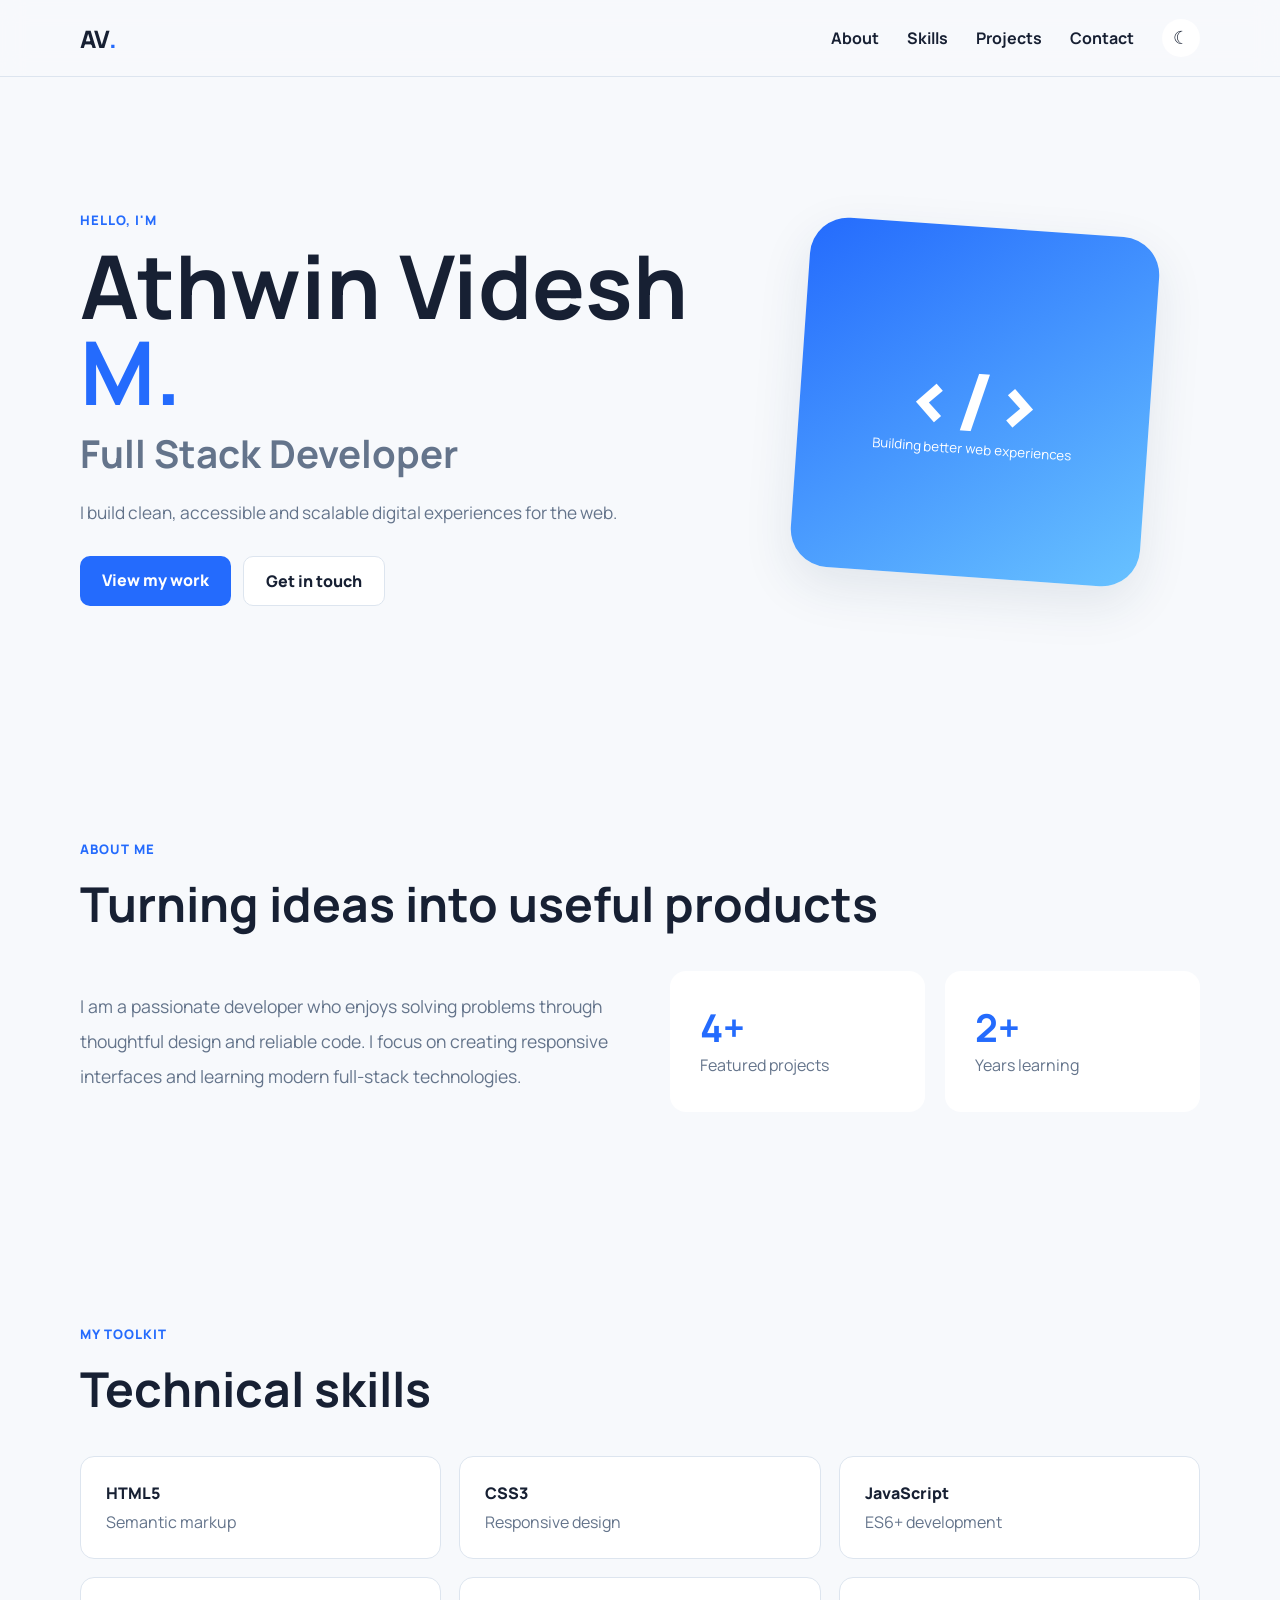
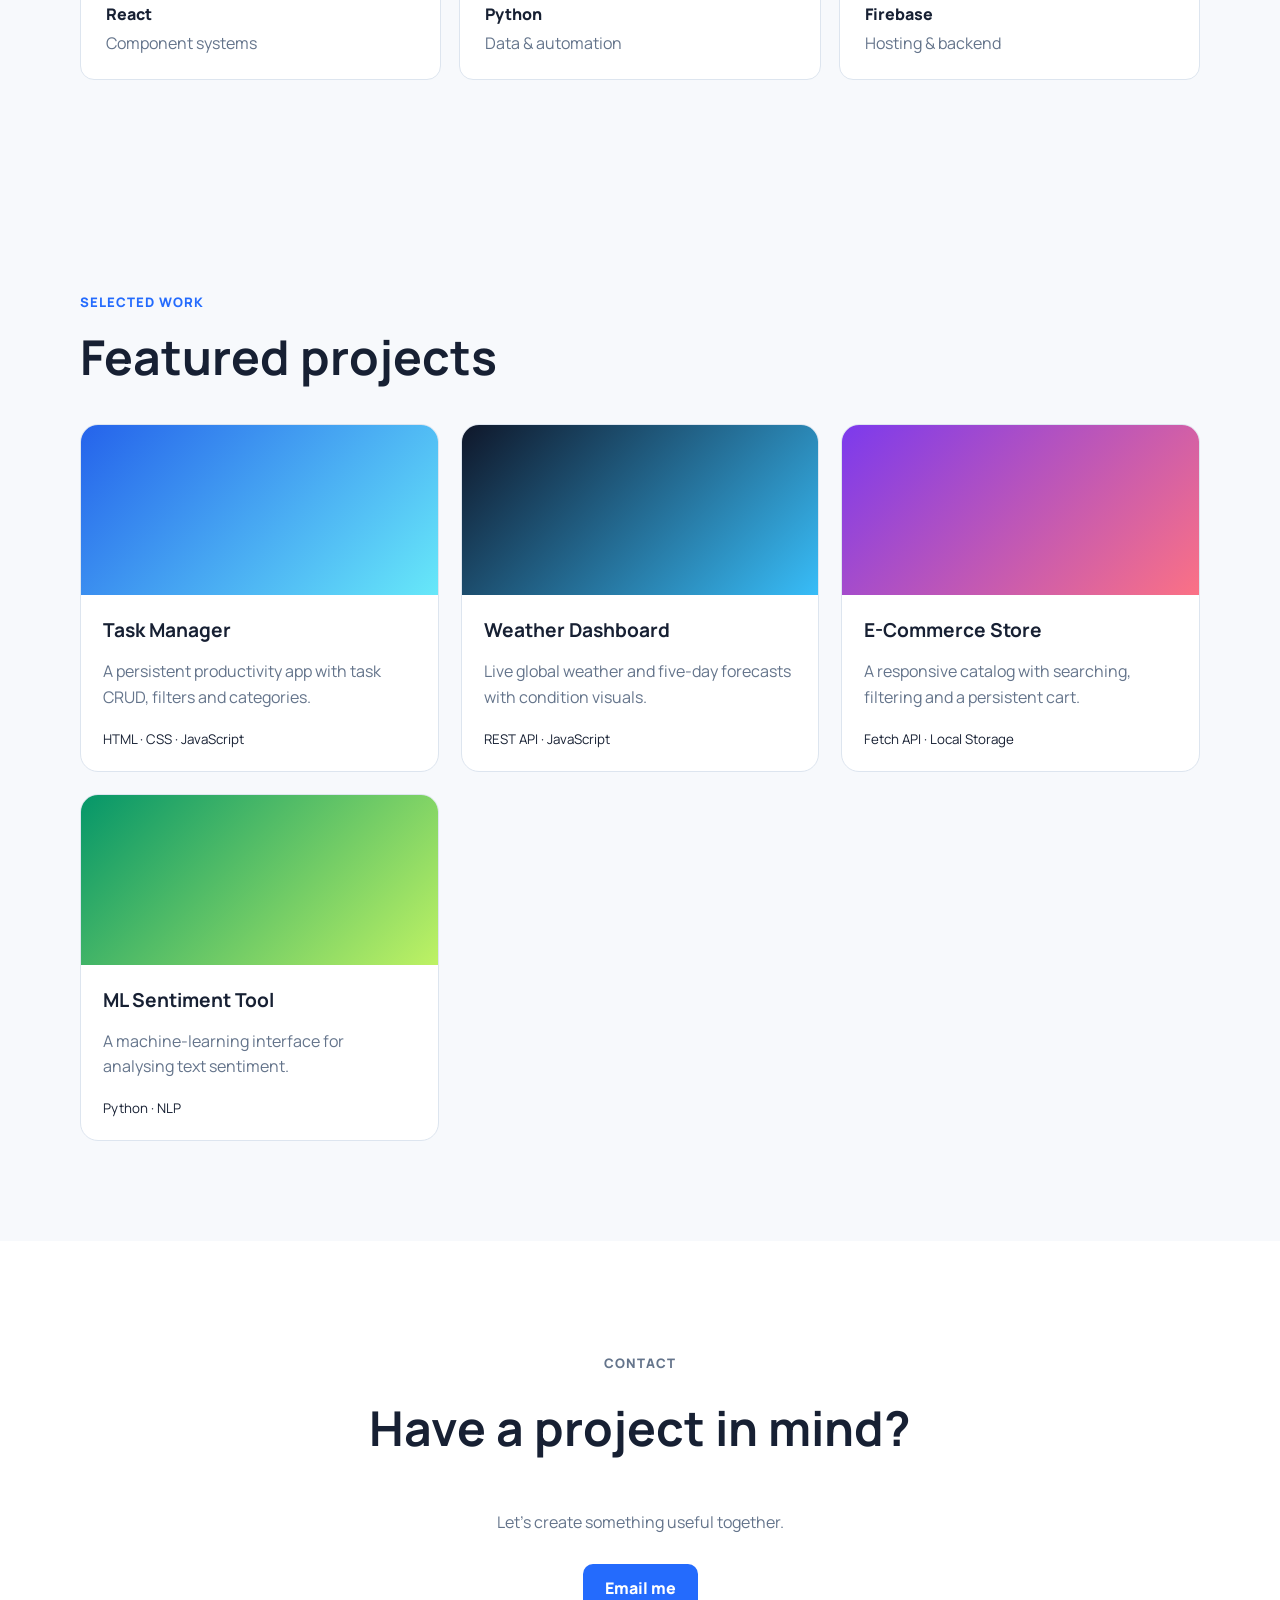
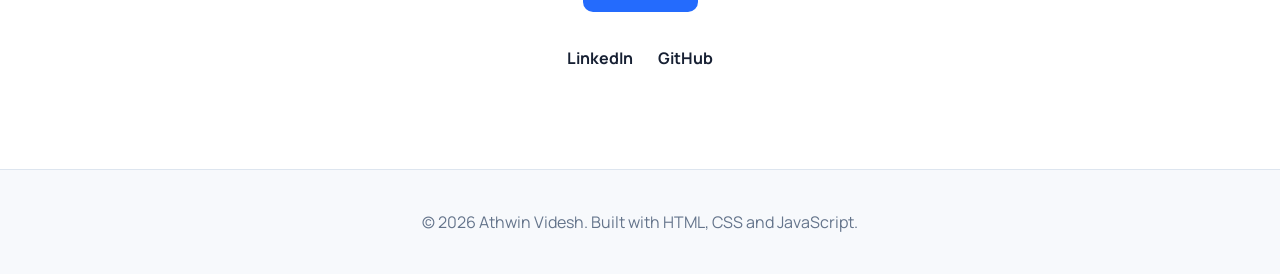
==== task-1-personal-developer-portfolio/index.html @ 9364c9a6 "Add full stack internship tasks 1-4" ====
<!doctype html>
<html lang="en">
<head>
  <meta charset="UTF-8"><meta name="viewport" content="width=device-width,initial-scale=1">
  <meta name="description" content="Developer portfolio and project showcase"><title>Athwin Videsh | Developer Portfolio</title>
  <link rel="stylesheet" href="styles.css">
</head>
<body>
  <header class="nav-wrap"><nav class="nav container" aria-label="Main navigation">
    <a class="brand" href="#home">AV<span>.</span></a>
    <button class="menu-button" aria-label="Toggle menu" aria-expanded="false"><span></span><span></span><span></span></button>
    <div class="nav-links"><a href="#about">About</a><a href="#skills">Skills</a><a href="#projects">Projects</a><a href="#contact">Contact</a><button id="themeToggle" class="theme-toggle" aria-label="Toggle theme">☾</button></div>
  </nav></header>
  <main>
    <section id="home" class="hero container"><div class="hero-copy"><p class="eyebrow">Hello, I'm</p><h1>Athwin Videsh <span>M.</span></h1><h2>Full Stack Developer</h2><p>I build clean, accessible and scalable digital experiences for the web.</p><div class="actions"><a class="button" href="#projects">View my work</a><a class="button secondary" href="#contact">Get in touch</a></div></div><div class="hero-art"><div class="code-card"><span>&lt;/&gt;</span><small>Building better web experiences</small></div></div></section>
    <section id="about" class="section container"><p class="eyebrow">About me</p><h3>Turning ideas into useful products</h3><div class="about-grid"><p>I am a passionate developer who enjoys solving problems through thoughtful design and reliable code. I focus on creating responsive interfaces and learning modern full-stack technologies.</p><div class="stats"><div><strong>4+</strong><span>Featured projects</span></div><div><strong>2+</strong><span>Years learning</span></div></div></div></section>
    <section id="skills" class="section"><div class="container"><p class="eyebrow">My toolkit</p><h3>Technical skills</h3><div class="skills-grid"><article>HTML5<span>Semantic markup</span></article><article>CSS3<span>Responsive design</span></article><article>JavaScript<span>ES6+ development</span></article><article>React<span>Component systems</span></article><article>Python<span>Data & automation</span></article><article>Firebase<span>Hosting & backend</span></article></div></div></section>
    <section id="projects" class="section container"><p class="eyebrow">Selected work</p><h3>Featured projects</h3><div class="project-grid" id="projectGrid"></div></section>
    <section id="contact" class="section contact"><div class="container"><p class="eyebrow">Contact</p><h3>Have a project in mind?</h3><p>Let's create something useful together.</p><a class="button" href="mailto:athwin@example.com">Email me</a><div class="socials"><a href="#">LinkedIn</a><a href="#">GitHub</a></div></div></section>
  </main>
  <footer><p>© 2026 Athwin Videsh. Built with HTML, CSS and JavaScript.</p></footer>
  <dialog id="projectModal"><button class="modal-close" aria-label="Close modal">×</button><div id="modalContent"></div></dialog>
  <script src="script.js"></script>
</body>
</html>
---- task-1-personal-developer-portfolio/styles.css ----
@import url('https://fonts.googleapis.com/css2?family=Manrope:wght@400;600;700;800&display=swap');
:root{--bg:#f7f9fc;--surface:#fff;--text:#172033;--muted:#64748b;--primary:#246bfd;--border:#dde5ef;--shadow:0 18px 50px rgba(25,55,90,.1)}
[data-theme=dark]{--bg:#101827;--surface:#182337;--text:#edf4ff;--muted:#acb7c8;--primary:#63a0ff;--border:#2c3a50;--shadow:0 18px 50px rgba(0,0,0,.25)}
*{box-sizing:border-box}html{scroll-behavior:smooth;scroll-padding-top:85px}body{margin:0;font-family:Manrope,sans-serif;color:var(--text);background:var(--bg);transition:.3s}a{color:inherit;text-decoration:none}.container{width:min(1120px,90%);margin:auto}.nav-wrap{position:sticky;top:0;z-index:20;background:color-mix(in srgb,var(--bg) 88%,transparent);backdrop-filter:blur(12px);border-bottom:1px solid var(--border)}.nav{height:76px;display:flex;align-items:center;justify-content:space-between}.brand{font-size:1.5rem;font-weight:800}.brand span,.hero h1 span{color:var(--primary)}.nav-links{display:flex;align-items:center;gap:28px;font-weight:700}.nav-links a:hover{color:var(--primary)}.theme-toggle{border:0;background:var(--surface);color:var(--text);border-radius:50%;width:38px;height:38px;cursor:pointer;font-size:18px}.menu-button{display:none;border:0;background:none}.menu-button span{display:block;width:24px;height:2px;background:var(--text);margin:5px}
.hero{min-height:650px;display:grid;grid-template-columns:1.15fr .85fr;align-items:center;gap:60px}.eyebrow{color:var(--primary);font-weight:800;text-transform:uppercase;font-size:.82rem;letter-spacing:1px}.hero h1{font-size:clamp(2.7rem,7vw,5.5rem);line-height:.98;margin:12px 0}.hero h2{font-size:clamp(1.5rem,3vw,2.4rem);margin:0;color:var(--muted)}.hero-copy>p:last-of-type{font-size:1.08rem;line-height:1.8;color:var(--muted);max-width:580px}.actions{display:flex;gap:12px;margin-top:28px}.button{display:inline-block;background:var(--primary);color:white;padding:13px 22px;border-radius:10px;font-weight:800}.button.secondary{background:var(--surface);color:var(--text);border:1px solid var(--border)}.hero-art{display:grid;place-items:center}.code-card{width:min(350px,100%);aspect-ratio:1;background:linear-gradient(145deg,var(--primary),#68c2ff);border-radius:38px;display:grid;place-content:center;text-align:center;color:white;transform:rotate(4deg);box-shadow:var(--shadow)}.code-card span{font-size:5rem;font-weight:800}.code-card small{margin-top:-15px}
.section{padding:100px 0}.section h3{font-size:clamp(2rem,4vw,3rem);margin:10px 0 35px}.about-grid{display:grid;grid-template-columns:1fr 1fr;gap:60px}.about-grid>p{line-height:2;color:var(--muted);font-size:1.1rem}.stats{display:flex;gap:20px}.stats div{flex:1;background:var(--surface);padding:30px;border-radius:16px}.stats strong{display:block;color:var(--primary);font-size:2.4rem}.stats span{color:var(--muted)}.skills-grid{display:grid;grid-template-columns:repeat(3,1fr);gap:18px}.skills-grid article{background:var(--surface);padding:25px;border-radius:14px;border:1px solid var(--border);font-weight:800}.skills-grid span{display:block;color:var(--muted);font-weight:400;margin-top:7px}.project-grid{display:grid;grid-template-columns:repeat(3,1fr);gap:22px}.project-card{background:var(--surface);border:1px solid var(--border);border-radius:18px;overflow:hidden;cursor:pointer;transition:.25s}.project-card:hover{transform:translateY(-7px);box-shadow:var(--shadow)}.project-image{height:170px;background:var(--card-gradient)}.project-info{padding:22px}.project-info h4{font-size:1.2rem;margin:0 0 8px}.project-info p{color:var(--muted);line-height:1.6}.contact{text-align:center;background:var(--surface)}.contact>div{display:flex;flex-direction:column;align-items:center}.contact p{color:var(--muted)}.contact .button{margin-top:15px}.socials{display:flex;gap:25px;margin-top:35px;font-weight:700}footer{text-align:center;padding:25px;color:var(--muted);border-top:1px solid var(--border)}dialog{border:0;border-radius:18px;background:var(--surface);color:var(--text);width:min(560px,90%);padding:35px;box-shadow:var(--shadow)}dialog::backdrop{background:rgba(5,15,30,.65)}.modal-close{float:right;border:0;background:var(--bg);color:var(--text);font-size:1.6rem;border-radius:50%;width:38px;height:38px;cursor:pointer}
@media(max-width:760px){.menu-button{display:block}.nav-links{position:absolute;top:76px;left:5%;right:5%;padding:22px;background:var(--surface);box-shadow:var(--shadow);border-radius:12px;display:none;flex-direction:column}.nav-links.open{display:flex}.hero{grid-template-columns:1fr;padding:70px 0}.hero-art{order:-1}.code-card{width:260px}.about-grid,.project-grid,.skills-grid{grid-template-columns:1fr}.stats{flex-direction:column}.section{padding:70px 0}}
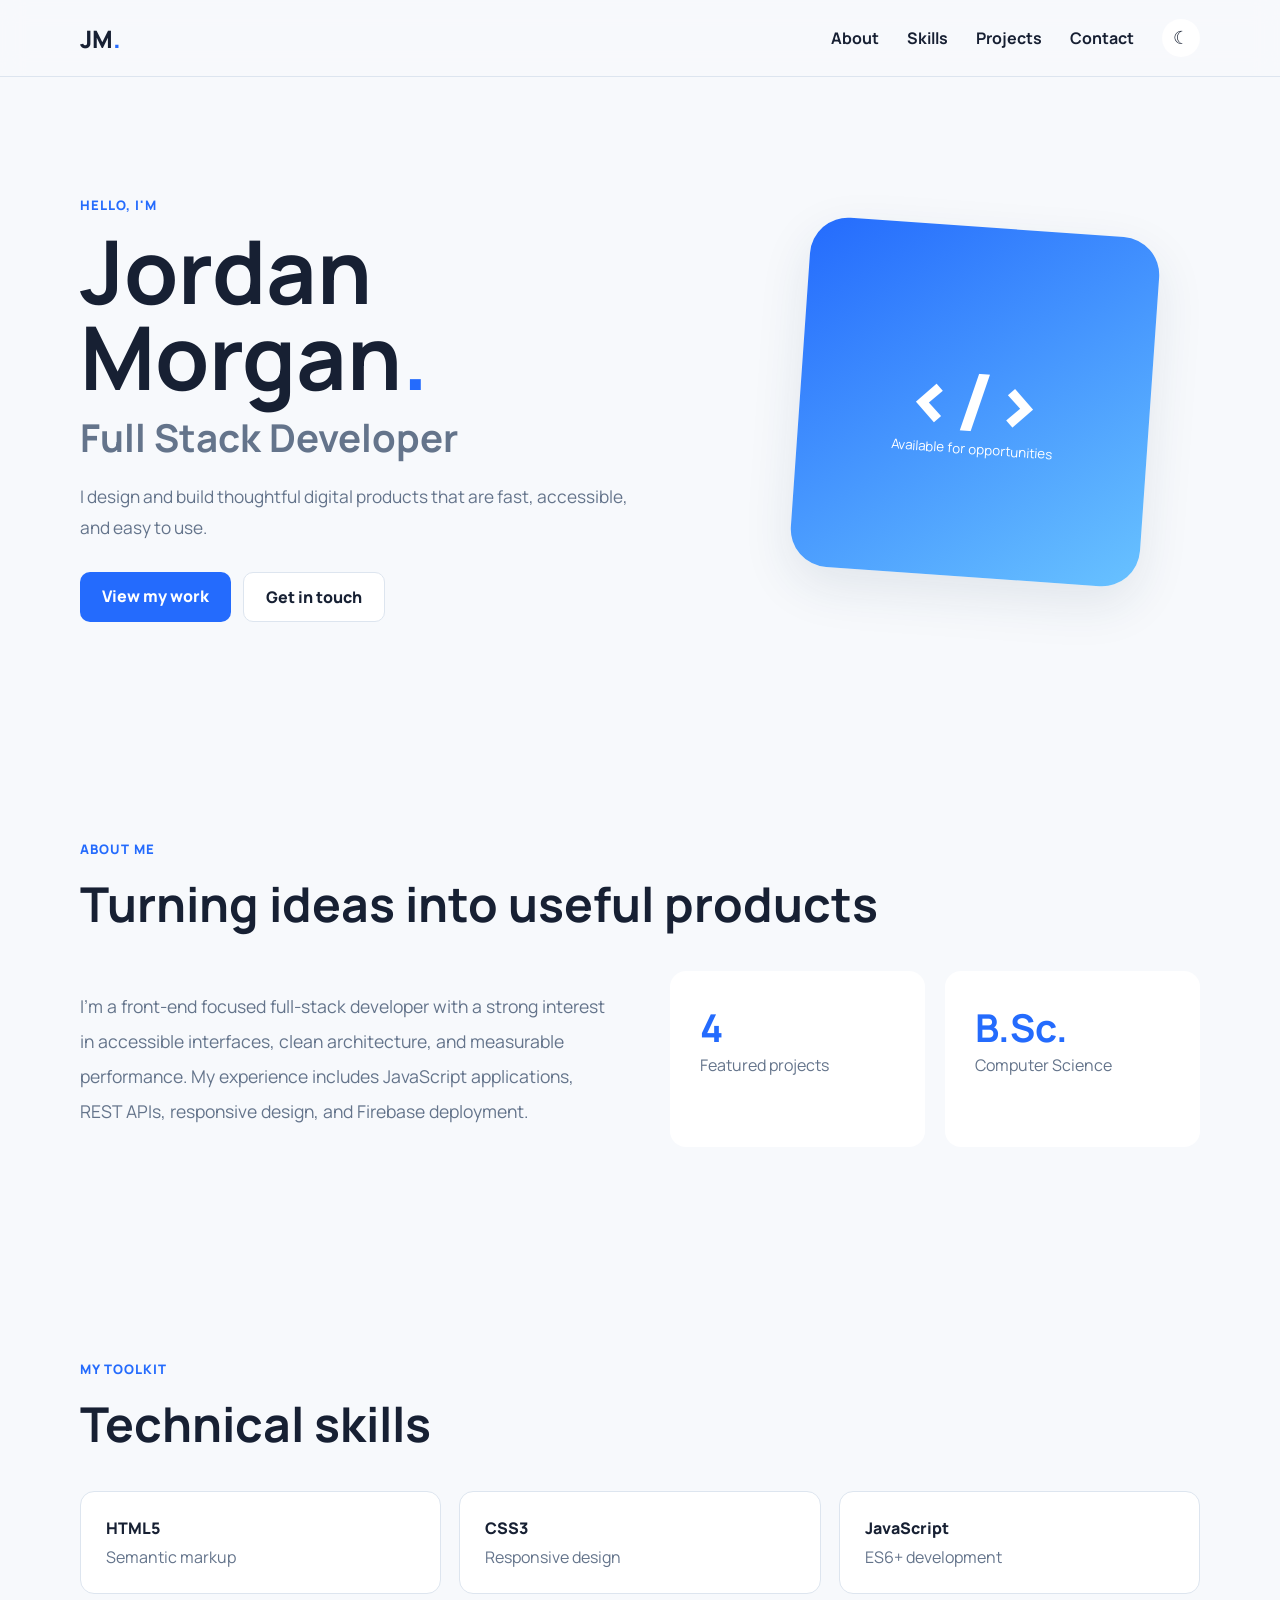
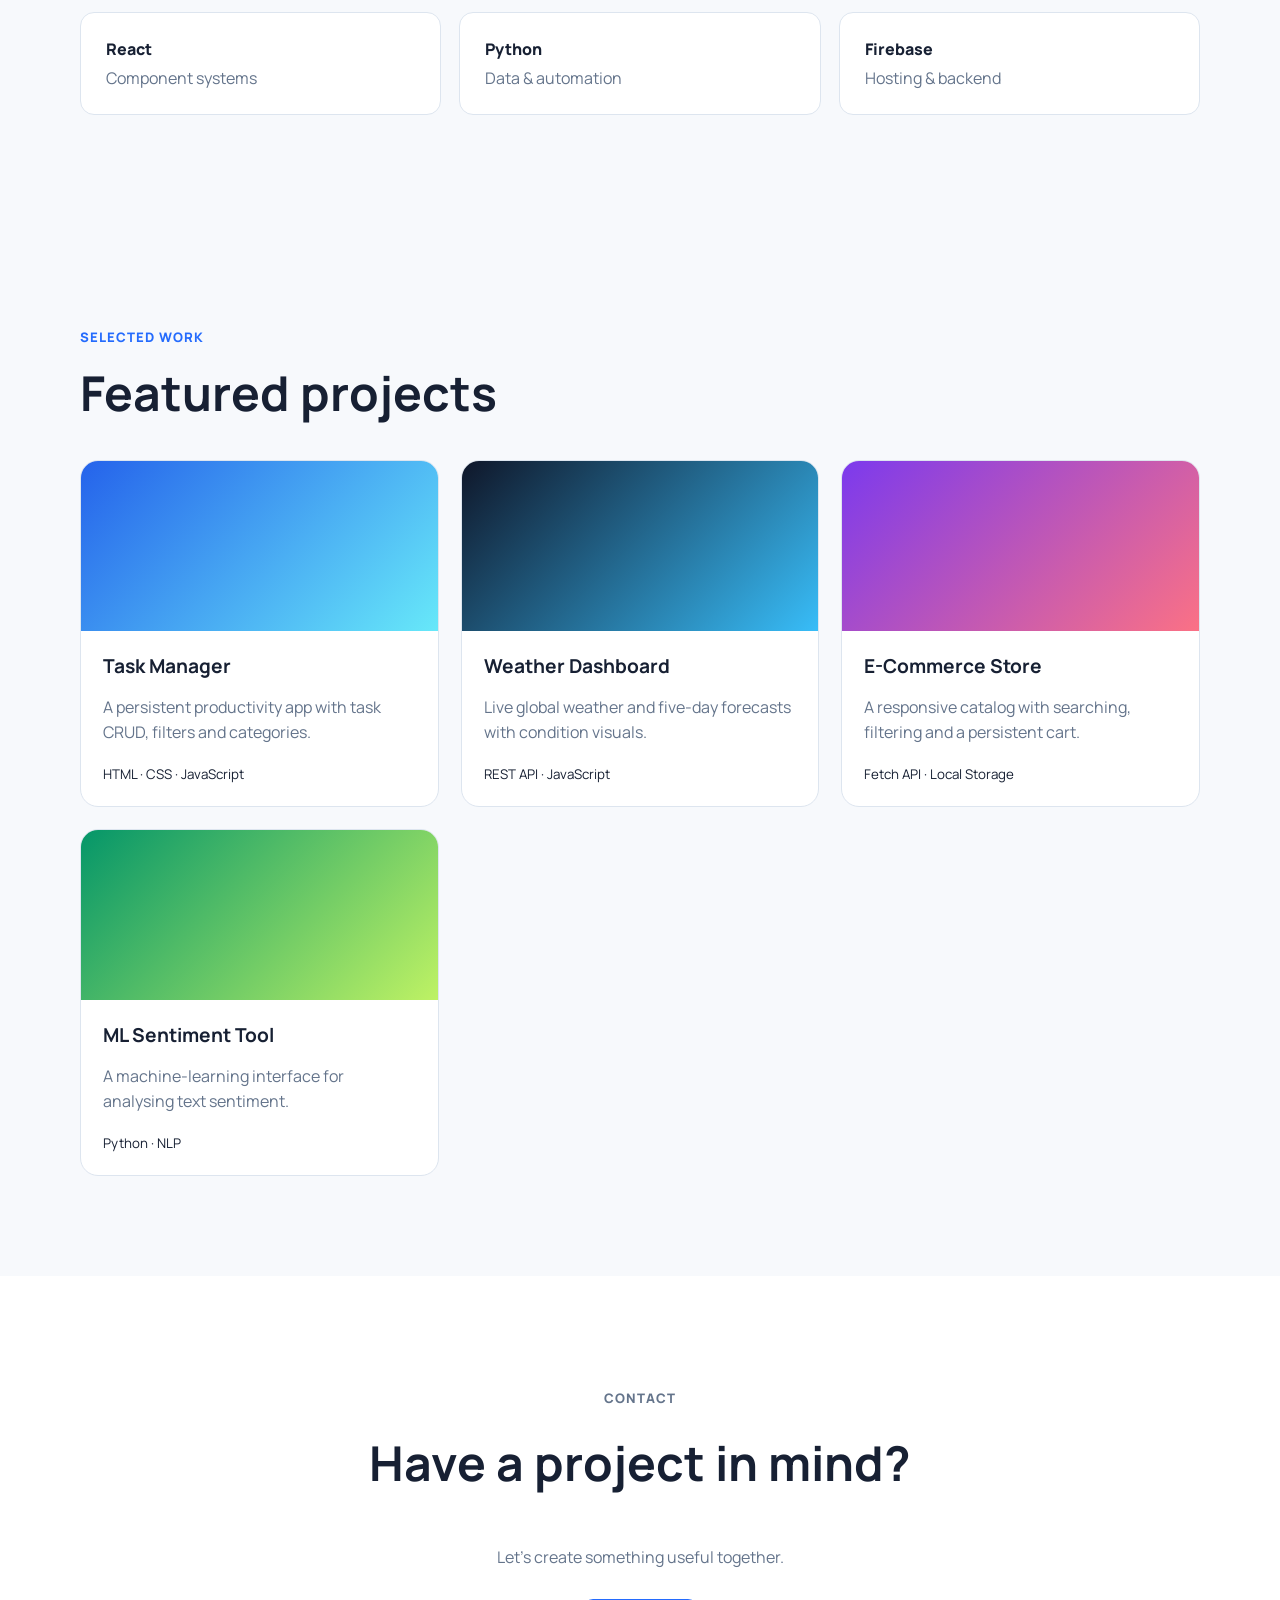
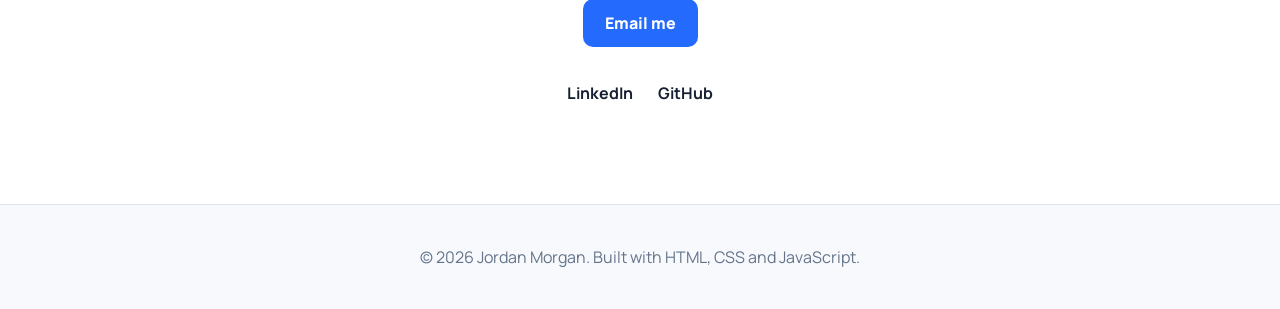
==== commit ae8f9841: "Refresh portfolio identity and credentials" ====
--- a/task-1-personal-developer-portfolio/index.html
+++ b/task-1-personal-developer-portfolio/index.html
@@ -2,23 +2,23 @@
 <html lang="en">
 <head>
   <meta charset="UTF-8"><meta name="viewport" content="width=device-width,initial-scale=1">
-  <meta name="description" content="Developer portfolio and project showcase"><title>Athwin Videsh | Developer Portfolio</title>
+  <meta name="description" content="Jordan Morgan's developer portfolio and project showcase"><title>Jordan Morgan | Full Stack Developer</title>
   <link rel="stylesheet" href="styles.css">
 </head>
 <body>
   <header class="nav-wrap"><nav class="nav container" aria-label="Main navigation">
-    <a class="brand" href="#home">AV<span>.</span></a>
+    <a class="brand" href="#home" aria-label="Jordan Morgan home">JM<span>.</span></a>
     <button class="menu-button" aria-label="Toggle menu" aria-expanded="false"><span></span><span></span><span></span></button>
     <div class="nav-links"><a href="#about">About</a><a href="#skills">Skills</a><a href="#projects">Projects</a><a href="#contact">Contact</a><button id="themeToggle" class="theme-toggle" aria-label="Toggle theme">☾</button></div>
   </nav></header>
   <main>
-    <section id="home" class="hero container"><div class="hero-copy"><p class="eyebrow">Hello, I'm</p><h1>Athwin Videsh <span>M.</span></h1><h2>Full Stack Developer</h2><p>I build clean, accessible and scalable digital experiences for the web.</p><div class="actions"><a class="button" href="#projects">View my work</a><a class="button secondary" href="#contact">Get in touch</a></div></div><div class="hero-art"><div class="code-card"><span>&lt;/&gt;</span><small>Building better web experiences</small></div></div></section>
-    <section id="about" class="section container"><p class="eyebrow">About me</p><h3>Turning ideas into useful products</h3><div class="about-grid"><p>I am a passionate developer who enjoys solving problems through thoughtful design and reliable code. I focus on creating responsive interfaces and learning modern full-stack technologies.</p><div class="stats"><div><strong>4+</strong><span>Featured projects</span></div><div><strong>2+</strong><span>Years learning</span></div></div></div></section>
+    <section id="home" class="hero container"><div class="hero-copy"><p class="eyebrow">Hello, I'm</p><h1>Jordan Morgan<span>.</span></h1><h2>Full Stack Developer</h2><p>I design and build thoughtful digital products that are fast, accessible, and easy to use.</p><div class="actions"><a class="button" href="#projects">View my work</a><a class="button secondary" href="#contact">Get in touch</a></div></div><div class="hero-art"><div class="code-card"><span>&lt;/&gt;</span><small>Available for opportunities</small></div></div></section>
+    <section id="about" class="section container"><p class="eyebrow">About me</p><h3>Turning ideas into useful products</h3><div class="about-grid"><p>I'm a front-end focused full-stack developer with a strong interest in accessible interfaces, clean architecture, and measurable performance. My experience includes JavaScript applications, REST APIs, responsive design, and Firebase deployment.</p><div class="stats"><div><strong>4</strong><span>Featured projects</span></div><div><strong>B.Sc.</strong><span>Computer Science</span></div></div></div></section>
     <section id="skills" class="section"><div class="container"><p class="eyebrow">My toolkit</p><h3>Technical skills</h3><div class="skills-grid"><article>HTML5<span>Semantic markup</span></article><article>CSS3<span>Responsive design</span></article><article>JavaScript<span>ES6+ development</span></article><article>React<span>Component systems</span></article><article>Python<span>Data & automation</span></article><article>Firebase<span>Hosting & backend</span></article></div></div></section>
     <section id="projects" class="section container"><p class="eyebrow">Selected work</p><h3>Featured projects</h3><div class="project-grid" id="projectGrid"></div></section>
-    <section id="contact" class="section contact"><div class="container"><p class="eyebrow">Contact</p><h3>Have a project in mind?</h3><p>Let's create something useful together.</p><a class="button" href="mailto:athwin@example.com">Email me</a><div class="socials"><a href="#">LinkedIn</a><a href="#">GitHub</a></div></div></section>
+    <section id="contact" class="section contact"><div class="container"><p class="eyebrow">Contact</p><h3>Have a project in mind?</h3><p>Let's create something useful together.</p><a class="button" href="mailto:jordan.morgan@example.com">Email me</a><div class="socials"><a href="#" aria-label="Jordan Morgan on LinkedIn">LinkedIn</a><a href="#" aria-label="Jordan Morgan on GitHub">GitHub</a></div></div></section>
   </main>
-  <footer><p>© 2026 Athwin Videsh. Built with HTML, CSS and JavaScript.</p></footer>
+  <footer><p>© 2026 Jordan Morgan. Built with HTML, CSS and JavaScript.</p></footer>
   <dialog id="projectModal"><button class="modal-close" aria-label="Close modal">×</button><div id="modalContent"></div></dialog>
   <script src="script.js"></script>
 </body>
